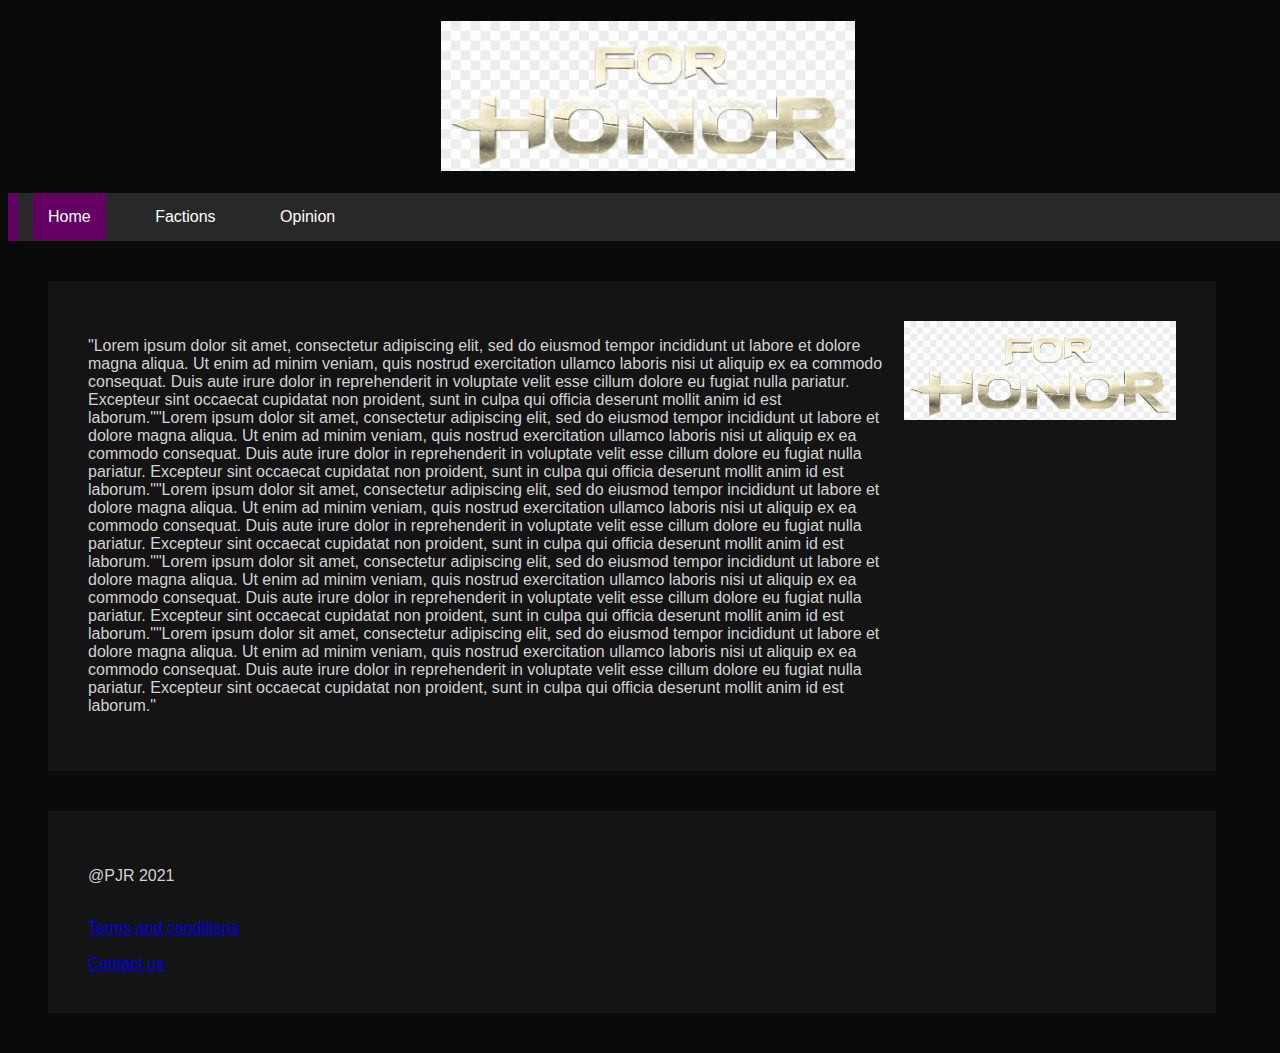
==== index.html @ bc6cd45e "Started long ago, just putting into gitpod" ====
<!DOCTYPE html>
<html>
    <head>
        <title>TEMPTITLE</title>
        <link rel="stylesheet" href="styles.css">
    </head>
    <body>
        <h1 class="MainHeader">
            <a href="index.html">
                <img src="Images/ForHonorLogoHD.jpg",
                alt="For Honor", class="MainHeader">
             </a>
        </h1>

        <ul class="NavBar">
            <li class="NavItem"><a href="index.html", class="NavLink", id="Active">Home</a></li>
            <li class="NavItem"><a href="Factions.html", class="NavLink">Factions</a></li>
            <li class="NavItem"><a href="form.html", class="NavLink">Opinion</a></li>
        </ul>

        <div class="StandardDiv">
            <p class="StandardText">
                "Lorem ipsum dolor sit amet, consectetur adipiscing elit, sed do eiusmod tempor incididunt ut labore et dolore magna aliqua. Ut enim ad minim veniam, quis nostrud exercitation ullamco laboris nisi ut aliquip ex ea commodo consequat. Duis aute irure dolor in reprehenderit in voluptate velit esse cillum dolore eu fugiat nulla pariatur. Excepteur sint occaecat cupidatat non proident, sunt in culpa qui officia deserunt mollit anim id est laborum.""Lorem ipsum dolor sit amet, consectetur adipiscing elit, sed do eiusmod tempor incididunt ut labore et dolore magna aliqua. Ut enim ad minim veniam, quis nostrud exercitation ullamco laboris nisi ut aliquip ex ea commodo consequat. Duis aute irure dolor in reprehenderit in voluptate velit esse cillum dolore eu fugiat nulla pariatur. Excepteur sint occaecat cupidatat non proident, sunt in culpa qui officia deserunt mollit anim id est laborum.""Lorem ipsum dolor sit amet, consectetur adipiscing elit, sed do eiusmod tempor incididunt ut labore et dolore magna aliqua. Ut enim ad minim veniam, quis nostrud exercitation ullamco laboris nisi ut aliquip ex ea commodo consequat. Duis aute irure dolor in reprehenderit in voluptate velit esse cillum dolore eu fugiat nulla pariatur. Excepteur sint occaecat cupidatat non proident, sunt in culpa qui officia deserunt mollit anim id est laborum.""Lorem ipsum dolor sit amet, consectetur adipiscing elit, sed do eiusmod tempor incididunt ut labore et dolore magna aliqua. Ut enim ad minim veniam, quis nostrud exercitation ullamco laboris nisi ut aliquip ex ea commodo consequat. Duis aute irure dolor in reprehenderit in voluptate velit esse cillum dolore eu fugiat nulla pariatur. Excepteur sint occaecat cupidatat non proident, sunt in culpa qui officia deserunt mollit anim id est laborum.""Lorem ipsum dolor sit amet, consectetur adipiscing elit, sed do eiusmod tempor incididunt ut labore et dolore magna aliqua. Ut enim ad minim veniam, quis nostrud exercitation ullamco laboris nisi ut aliquip ex ea commodo consequat. Duis aute irure dolor in reprehenderit in voluptate velit esse cillum dolore eu fugiat nulla pariatur. Excepteur sint occaecat cupidatat non proident, sunt in culpa qui officia deserunt mollit anim id est laborum."
            </p>
            <img src="Images/ForHonorLogoHD.jpg", class="StandardImage">
        </div>

    </body>
    <footer class="StandardDiv">
            <p class="FooterText">@PJR 2021</p>
            <br/>
            <div class="FooterText">  <a href="TermsAndConditions.html">Terms and conditions</a>  </div>
            <br/>
            <div class="FooterText">   <a href="contact.html">Contact us</a>  </div>
    </footer>
</html>
---- styles.css ----
/*css*/

:root {
    --MainColor: rgb(100, 0, 100);
    --SecondayColor: rgb(40, 40, 40);
    --TextColor: rgb(210, 210, 210);
}

html {
    width: 100%;
}

body {
    width: 100%;
}

.FooterText {
    font-family: Arial, Helvetica, sans-serif;
    text-decoration: none;
    color: var(--TextColor);
    display: block;
    text-align: centre;
}

/*header/footer*/

.MainHeader {
    font-family: Arial, Helvetica, sans-serif;
    text-align: center;
    height: 150px;
}

/*Navigation bar*/

.NavBar {
    font-family: Arial, Helvetica, sans-serif;
    list-style-type: none;
    overflow: hidden;
    margin: 0;
    padding: 0;
    background-color: var(--SecondayColor);
    border-left: 10px solid var(--MainColor);
    
}

.NavItem {
    display: inline-block;
    color: white;
    padding: 15px;
    
}
.NavLink:hover {
    background-color: Black;
}

.NavLink {
    background-color: var(--SecondayColor);
    padding: 15px;
    color: white;
    text-decoration: none;
}

#Active {
    background-color: var(--MainColor);
}

/*body*/

body {
    background-color: rgb(10, 10, 10);
    color: var(--TextColor);
}

/*Form*/

.FormTag {
    background-color: rgb(20, 20, 20);
    padding: 40px;
    margin: 40px;
}

.FormRow {
    font-family: Arial, Helvetica, sans-serif;
    text-align: center;
    display: block;
    padding: 1%;
}

.FormRow label {
    padding: 20px;
}

/*Form inputs*/

.FormRow input[type="text"] {
    background-color: rgb(40, 40, 40);
    color: rgb(210, 210, 210);
    border: 1px solid rgb(0, 0, 0);
    padding: 7px;
    margin: 10px;
}

.FormRow input[type="email"] {
    background-color: rgb(40, 40, 40);
    color: rgb(210, 210, 210);
    border: 1px solid rgb(0, 0, 0);
    padding: 7px;
    margin: 10px;
}

.FormRow select {
    background-color: rgb(40, 40, 40);
    color: rgb(210, 210, 210);
    border: 1px solid rgb(0, 0, 0);
    padding: 7px;
    margin: 30px;
}

.FormRow textarea {
    background-color: rgb(40, 40, 40);
    color: rgb(210, 210, 210);
    border: 1px solid rgb(0, 0, 0);
    padding: 7px;
    margin: 10px;
    resize: none;
    width: 15%;
    height: 15%;
}

.TextAreaInstructions {
    color: rgb(150 , 150, 150);
    font-size: 70%;
}

#TextAreaWhyText {
    margin-right:11%;
}

.FormRow button {
    background-color: rgb(40, 40, 40);
    color: rgb(210, 210, 210);
    border: 1px solid rgb(0, 0, 0);
    padding: 7px;
    margin: 10px;
}

.SubmitButton {
    background-color: rgb(40, 40, 40);
    color: rgb(210, 210, 210);
    border: 1px solid rgb(0, 0, 0);
    padding: 7px;
    margin: 10px;
}

.SubmitButton:hover {
    background-color: black;
}

.ConfirmButton {
    background-color: rgb(40, 40, 40);
    color: rgb(210, 210, 210);
    border: 1px solid rgb(0, 0, 0);
    padding: 7px;
    margin: 10px;
}

/*Misc*/

.StandardText {
    font-family: Arial, Helvetica, sans-serif;
    text-decoration: none;
    color: var(--TextColor);
    /*display: inline-block; */
    float: left;
    width: 73%;
    margin-right: 1%;
    position: relative;
}

.StandardTextXimage {
    font-family: Arial, Helvetica, sans-serif;
    text-decoration: none;
    color: var(--TextColor);
    /*display: inline-block;*/
    float: left;
    width: 100%;
}

.StandardImage {
    position: relative;
    /*display: inline-block;*/
    width: 25%;
    left: 0%;
    float: right;
}

.StandardDiv {
    
    border-left: 10px solid var(--MainColor);
    border: none;
    list-style-type: none;
    padding: 40px;
    margin: 40px;
    background-color: rgb(20, 20, 20);
    text-align: centre;
    display: table;
    width: 85%;
}
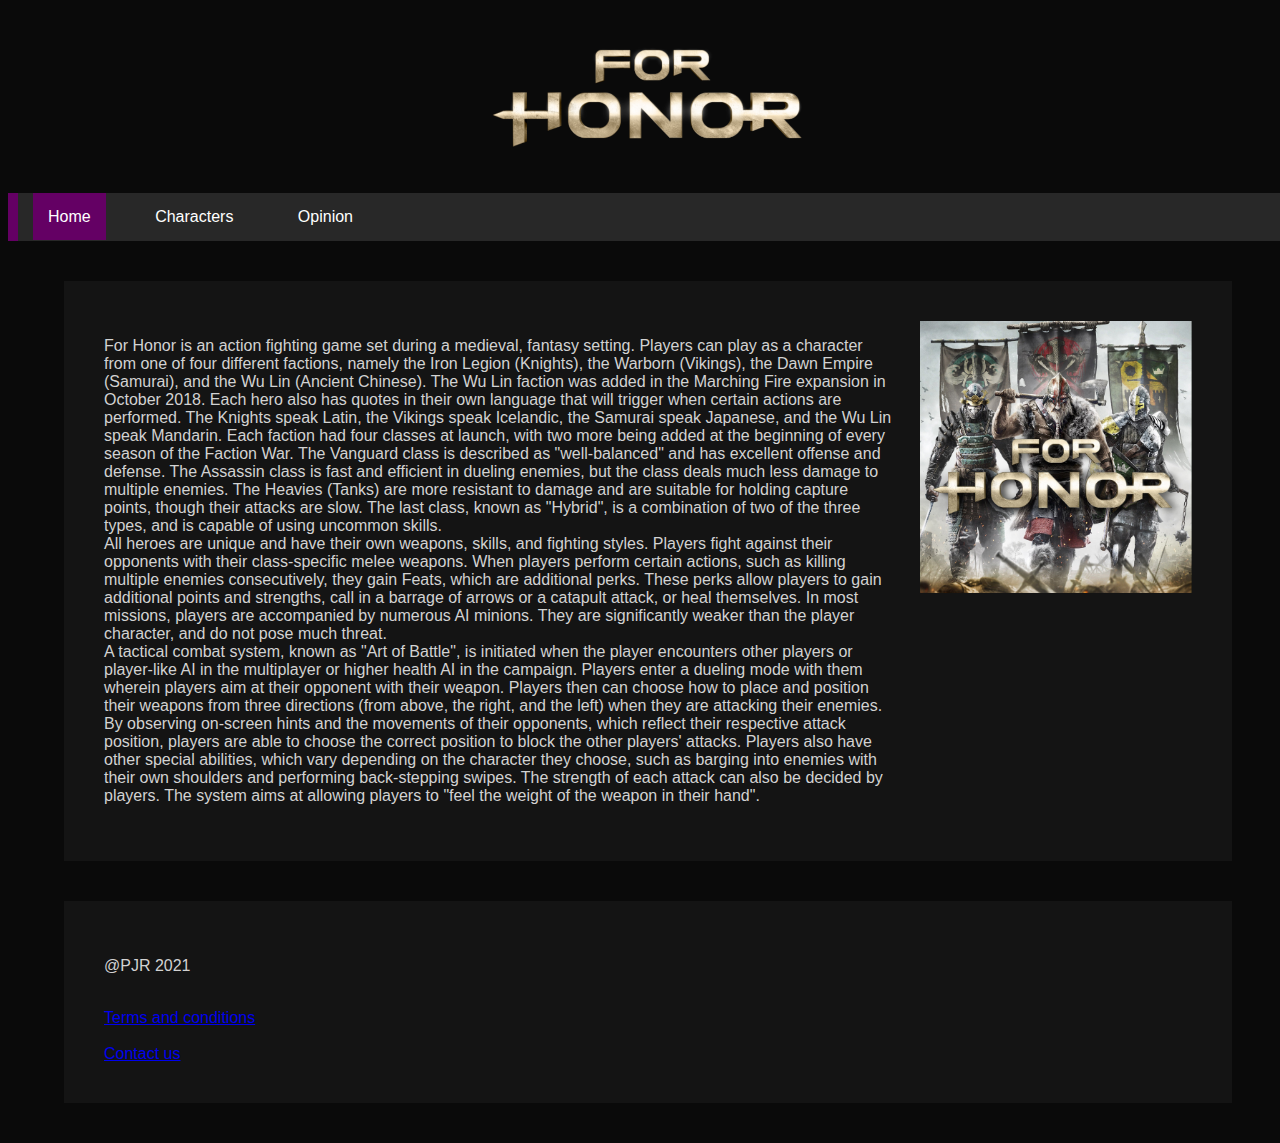
==== commit d289ab4f: "Changed Factions.html to Characters.html / Added content + minor tweaks" ====
--- a/index.html
+++ b/index.html
@@ -7,23 +7,29 @@
     <body>
         <h1 class="MainHeader">
             <a href="index.html">
-                <img src="Images/ForHonorLogoHD.jpg",
+                <img src="Images/ForHonorLogoHDActualPNG.png",
                 alt="For Honor", class="MainHeader">
              </a>
         </h1>
 
         <ul class="NavBar">
             <li class="NavItem"><a href="index.html", class="NavLink", id="Active">Home</a></li>
-            <li class="NavItem"><a href="Factions.html", class="NavLink">Factions</a></li>
+            <li class="NavItem"><a href="Characters.html", class="NavLink">Characters</a></li>
             <li class="NavItem"><a href="form.html", class="NavLink">Opinion</a></li>
         </ul>
 
         <div class="StandardDiv">
             <p class="StandardText">
-                "Lorem ipsum dolor sit amet, consectetur adipiscing elit, sed do eiusmod tempor incididunt ut labore et dolore magna aliqua. Ut enim ad minim veniam, quis nostrud exercitation ullamco laboris nisi ut aliquip ex ea commodo consequat. Duis aute irure dolor in reprehenderit in voluptate velit esse cillum dolore eu fugiat nulla pariatur. Excepteur sint occaecat cupidatat non proident, sunt in culpa qui officia deserunt mollit anim id est laborum.""Lorem ipsum dolor sit amet, consectetur adipiscing elit, sed do eiusmod tempor incididunt ut labore et dolore magna aliqua. Ut enim ad minim veniam, quis nostrud exercitation ullamco laboris nisi ut aliquip ex ea commodo consequat. Duis aute irure dolor in reprehenderit in voluptate velit esse cillum dolore eu fugiat nulla pariatur. Excepteur sint occaecat cupidatat non proident, sunt in culpa qui officia deserunt mollit anim id est laborum.""Lorem ipsum dolor sit amet, consectetur adipiscing elit, sed do eiusmod tempor incididunt ut labore et dolore magna aliqua. Ut enim ad minim veniam, quis nostrud exercitation ullamco laboris nisi ut aliquip ex ea commodo consequat. Duis aute irure dolor in reprehenderit in voluptate velit esse cillum dolore eu fugiat nulla pariatur. Excepteur sint occaecat cupidatat non proident, sunt in culpa qui officia deserunt mollit anim id est laborum.""Lorem ipsum dolor sit amet, consectetur adipiscing elit, sed do eiusmod tempor incididunt ut labore et dolore magna aliqua. Ut enim ad minim veniam, quis nostrud exercitation ullamco laboris nisi ut aliquip ex ea commodo consequat. Duis aute irure dolor in reprehenderit in voluptate velit esse cillum dolore eu fugiat nulla pariatur. Excepteur sint occaecat cupidatat non proident, sunt in culpa qui officia deserunt mollit anim id est laborum.""Lorem ipsum dolor sit amet, consectetur adipiscing elit, sed do eiusmod tempor incididunt ut labore et dolore magna aliqua. Ut enim ad minim veniam, quis nostrud exercitation ullamco laboris nisi ut aliquip ex ea commodo consequat. Duis aute irure dolor in reprehenderit in voluptate velit esse cillum dolore eu fugiat nulla pariatur. Excepteur sint occaecat cupidatat non proident, sunt in culpa qui officia deserunt mollit anim id est laborum."
+                For Honor is an action fighting game set during a medieval, fantasy setting. Players can play as a character from one of four different factions, namely the Iron Legion (Knights), the Warborn (Vikings), the Dawn Empire (Samurai), and the Wu Lin (Ancient Chinese). The Wu Lin faction was added in the Marching Fire expansion in October 2018. Each hero also has quotes in their own language that will trigger when certain actions are performed. The Knights speak Latin, the Vikings speak Icelandic, the Samurai speak Japanese, and the Wu Lin speak Mandarin. Each faction had four classes at launch, with two more being added at the beginning of every season of the Faction War. The Vanguard class is described as "well-balanced" and has excellent offense and defense. The Assassin class is fast and efficient in dueling enemies, but the class deals much less damage to multiple enemies. The Heavies (Tanks) are more resistant to damage and are suitable for holding capture points, though their attacks are slow. The last class, known as "Hybrid", is a combination of two of the three types, and is capable of using uncommon skills.
+                <br/>
+                All heroes are unique and have their own weapons, skills, and fighting styles. Players fight against their opponents with their class-specific melee weapons. When players perform certain actions, such as killing multiple enemies consecutively, they gain Feats, which are additional perks. These perks allow players to gain additional points and strengths, call in a barrage of arrows or a catapult attack, or heal themselves. In most missions, players are accompanied by numerous AI minions. They are significantly weaker than the player character, and do not pose much threat.
+                <br/>
+                A tactical combat system, known as "Art of Battle", is initiated when the player encounters other players or player-like AI in the multiplayer or higher health AI in the campaign. Players enter a dueling mode with them wherein players aim at their opponent with their weapon. Players then can choose how to place and position their weapons from three directions (from above, the right, and the left) when they are attacking their enemies. By observing on-screen hints and the movements of their opponents, which reflect their respective attack position, players are able to choose the correct position to block the other players' attacks. Players also have other special abilities, which vary depending on the character they choose, such as barging into enemies with their own shoulders and performing back-stepping swipes. The strength of each attack can also be decided by players. The system aims at allowing players to "feel the weight of the weapon in their hand".
             </p>
-            <img src="Images/ForHonorLogoHD.jpg", class="StandardImage">
+            <img src="Images/ForHonorGeneralImage.jpg", class="StandardImage">
         </div>
+
+        <div></div>
 
     </body>
     <footer class="StandardDiv">
--- a/styles.css
+++ b/styles.css
@@ -22,7 +22,7 @@
     text-align: centre;
 }
 
-/*header/footer*/
+/*header*/
 
 .MainHeader {
     font-family: Arial, Helvetica, sans-serif;
@@ -81,7 +81,7 @@
 
 .FormRow {
     font-family: Arial, Helvetica, sans-serif;
-    text-align: center;
+    text-align: left;
     display: block;
     padding: 1%;
 }
@@ -123,13 +123,14 @@
     padding: 7px;
     margin: 10px;
     resize: none;
-    width: 15%;
-    height: 15%;
+    width: 35%;
+    min-height: 150px;
 }
 
 .TextAreaInstructions {
     color: rgb(150 , 150, 150);
     font-size: 70%;
+    margin-left: 10px;
 }
 
 #TextAreaWhyText {
@@ -200,7 +201,9 @@
     border: none;
     list-style-type: none;
     padding: 40px;
-    margin: 40px;
+    margin: auto;
+    margin-top: 40px;
+    margin-bottom: 40px;
     background-color: rgb(20, 20, 20);
     text-align: centre;
     display: table;
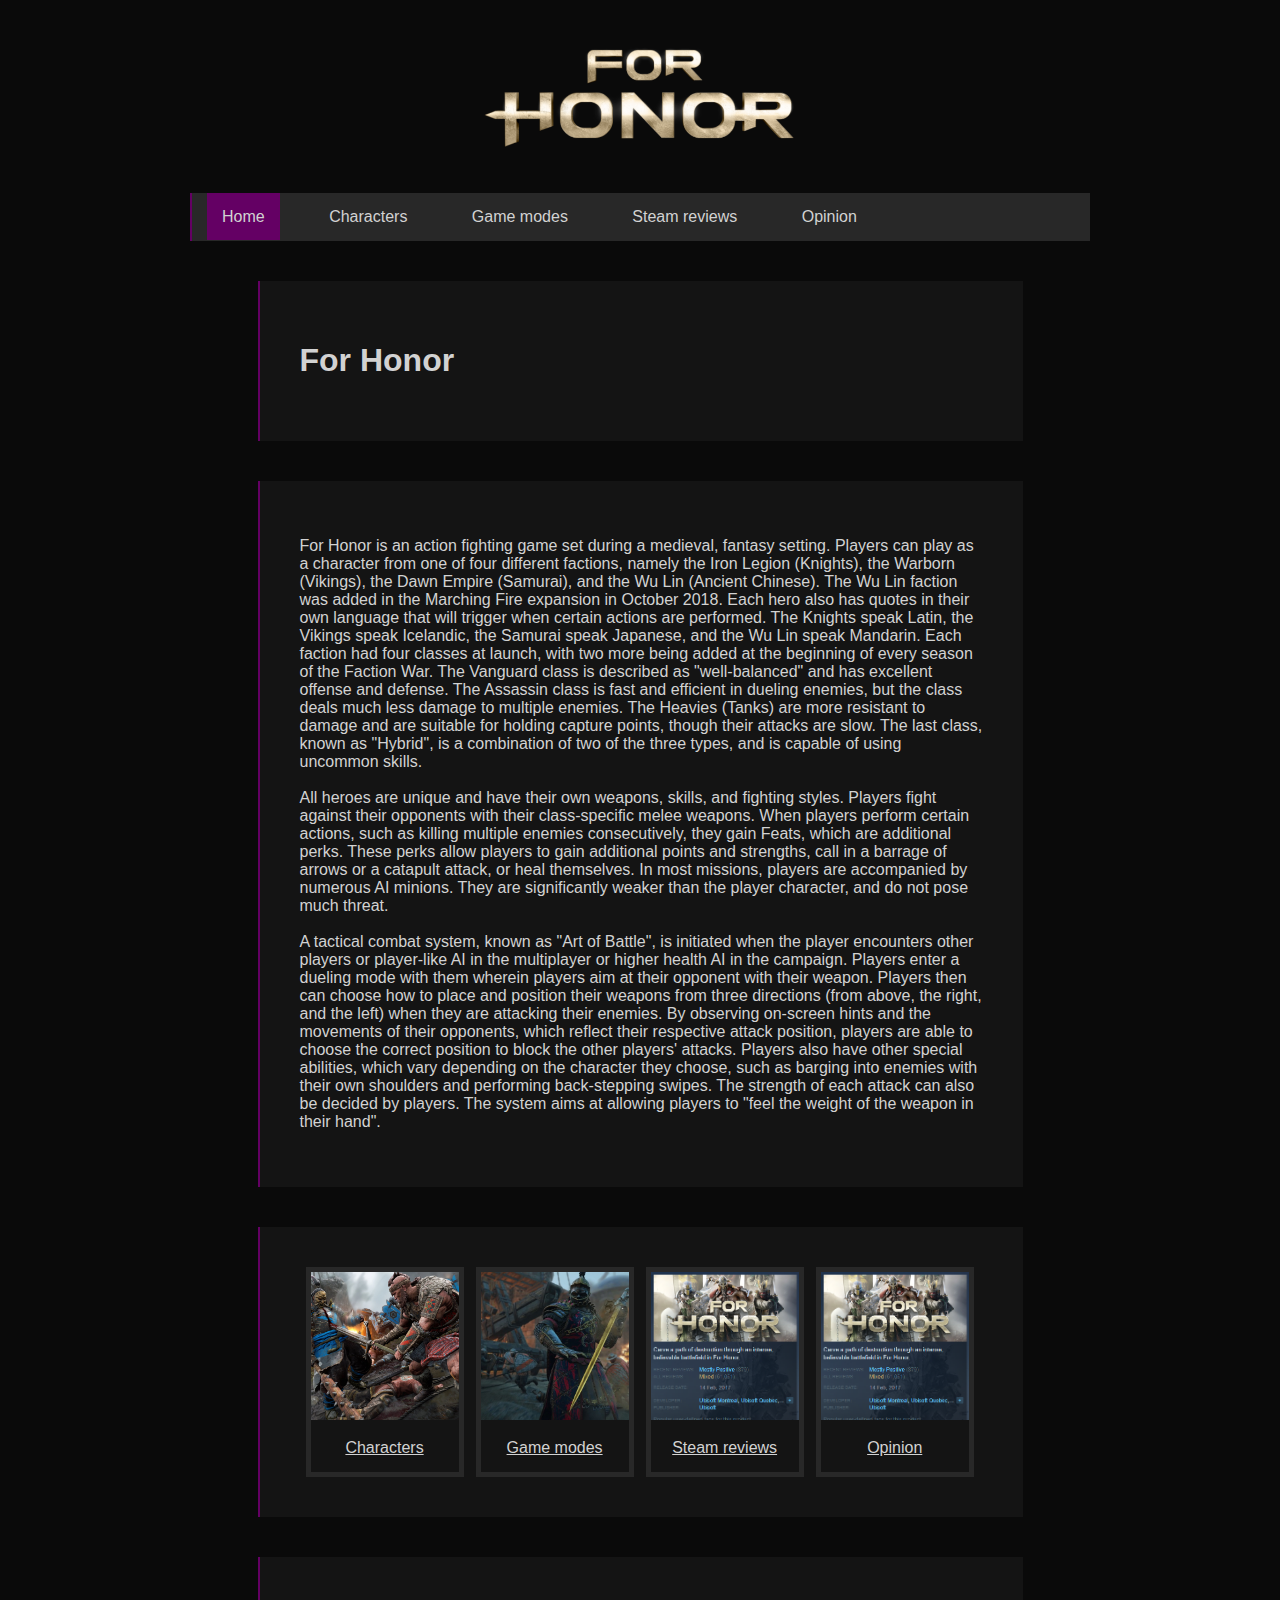
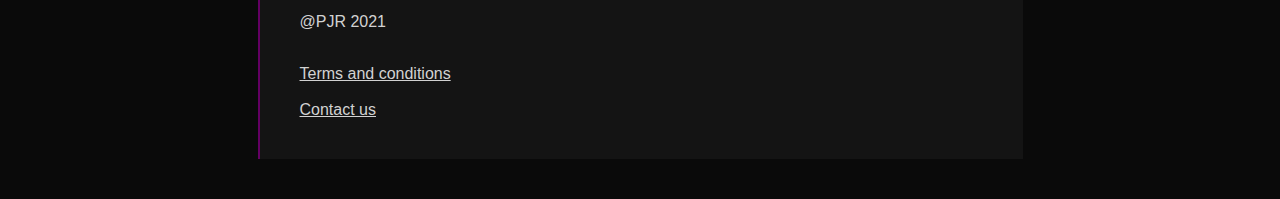
==== commit 434c94a0: "A lot of changes. Added and removed a shit ton" ====
--- a/index.html
+++ b/index.html
@@ -15,21 +15,68 @@
         <ul class="NavBar">
             <li class="NavItem"><a href="index.html", class="NavLink", id="Active">Home</a></li>
             <li class="NavItem"><a href="Characters.html", class="NavLink">Characters</a></li>
+            
+            <li class="NavItem"><a href="Gamemodes.html", class="NavLink">Game modes</a></li>
+            <li class="NavItem"><a href="SteamReviews.html", class="NavLink">Steam reviews</a></li>
             <li class="NavItem"><a href="form.html", class="NavLink">Opinion</a></li>
         </ul>
 
         <div class="StandardDiv">
-            <p class="StandardText">
+            <h1 class="StandardText">For Honor</h1>
+        </div>
+
+        <div class="StandardDiv">
+            <p class="StandardTextXimage">
                 For Honor is an action fighting game set during a medieval, fantasy setting. Players can play as a character from one of four different factions, namely the Iron Legion (Knights), the Warborn (Vikings), the Dawn Empire (Samurai), and the Wu Lin (Ancient Chinese). The Wu Lin faction was added in the Marching Fire expansion in October 2018. Each hero also has quotes in their own language that will trigger when certain actions are performed. The Knights speak Latin, the Vikings speak Icelandic, the Samurai speak Japanese, and the Wu Lin speak Mandarin. Each faction had four classes at launch, with two more being added at the beginning of every season of the Faction War. The Vanguard class is described as "well-balanced" and has excellent offense and defense. The Assassin class is fast and efficient in dueling enemies, but the class deals much less damage to multiple enemies. The Heavies (Tanks) are more resistant to damage and are suitable for holding capture points, though their attacks are slow. The last class, known as "Hybrid", is a combination of two of the three types, and is capable of using uncommon skills.
-                <br/>
+                <br/> <br/>
                 All heroes are unique and have their own weapons, skills, and fighting styles. Players fight against their opponents with their class-specific melee weapons. When players perform certain actions, such as killing multiple enemies consecutively, they gain Feats, which are additional perks. These perks allow players to gain additional points and strengths, call in a barrage of arrows or a catapult attack, or heal themselves. In most missions, players are accompanied by numerous AI minions. They are significantly weaker than the player character, and do not pose much threat.
-                <br/>
+                <br/> <br/>
                 A tactical combat system, known as "Art of Battle", is initiated when the player encounters other players or player-like AI in the multiplayer or higher health AI in the campaign. Players enter a dueling mode with them wherein players aim at their opponent with their weapon. Players then can choose how to place and position their weapons from three directions (from above, the right, and the left) when they are attacking their enemies. By observing on-screen hints and the movements of their opponents, which reflect their respective attack position, players are able to choose the correct position to block the other players' attacks. Players also have other special abilities, which vary depending on the character they choose, such as barging into enemies with their own shoulders and performing back-stepping swipes. The strength of each attack can also be decided by players. The system aims at allowing players to "feel the weight of the weapon in their hand".
             </p>
-            <img src="Images/ForHonorGeneralImage.jpg", class="StandardImage">
         </div>
 
-        <div></div>
+        <div class="StandardDiv">
+          <div class="responsive">
+            <div class="gallery">
+              <a href="Characters.html">
+                <img src="Images/ForHonorHighlanderShugoki1x1.png" alt="Release Characters" width="600" height="400">
+              
+                <div class="desc">Characters</div>
+              </a>
+            </div>
+          </div>
+
+          <div class="responsive">
+            <div class="gallery">
+              <a href="Gamemodes.html">
+                <img src="Images/ForHonorWarmonger1x1.png" alt="Game modes" width="600" height="400">
+              
+                <div class="desc">Game modes</div>
+              </a>
+            </div>
+          </div>
+
+          <div class="responsive">
+            <div class="gallery">
+              <a href="SteamReviews.html">
+                <img src="Images/ForHonorReviews1x1.png" alt="Steam reviews" width="600" height="400">
+              
+                <div class="desc">Steam reviews</div>
+              </a>
+            </div>
+          </div>
+
+          <div class="responsive">
+            <div class="gallery">
+              <a href="form.html">
+                <img src="Images/ForHonorReviews1x1.png" alt="Fill in your opinion" width="600" height="400">
+              
+                <div class="desc">Opinion</div>
+              </a>
+            </div>
+          </div>
+
+        </div>
 
     </body>
     <footer class="StandardDiv">
--- a/styles.css
+++ b/styles.css
@@ -11,12 +11,14 @@
 }
 
 body {
-    width: 100%;
+    width: 900px;
+    margin-left: auto;
+    margin-right: auto;
 }
 
 .FooterText {
     font-family: Arial, Helvetica, sans-serif;
-    text-decoration: none;
+    text-decoration: none!important;
     color: var(--TextColor);
     display: block;
     text-align: centre;
@@ -29,6 +31,25 @@
     text-align: center;
     height: 150px;
 }
+
+/*Links*/
+
+ a:link {
+    color: var(--TextColor);
+  }
+  
+  a:visited {
+    color: var(--TextColor);
+  }
+  
+  a:hover {
+    color: var(--TextColor);
+  }
+  
+  a:active {
+    color: var(--TextColor);
+  } 
+
 
 /*Navigation bar*/
 
@@ -39,7 +60,7 @@
     margin: 0;
     padding: 0;
     background-color: var(--SecondayColor);
-    border-left: 10px solid var(--MainColor);
+    border-left: 2px solid var(--MainColor);
     
 }
 
@@ -70,6 +91,58 @@
     background-color: rgb(10, 10, 10);
     color: var(--TextColor);
 }
+
+/*Responsive gallery*/
+
+div.gallery {
+    border: 5px solid var(--SecondayColor);
+  }
+  
+  div.gallery:hover {
+    border: 5px solid var(--MainColor);
+  }
+  
+  div.gallery img {
+    width: 100%;
+    height: auto;
+  }
+  
+  div.desc {
+    padding: 15px;
+    text-align: center;
+    font-family: Arial, Helvetica, sans-serif;
+    text-decoration: none!important;
+    color: var(--TextColor);
+  }
+  
+  * {
+    box-sizing: border-box;
+  }
+  
+  .responsive {
+    padding: 0 6px;
+    float: left;
+    width: 24.9%;
+  }
+
+/*Steam reviews*/
+
+  .SteamReviewsImage {
+      width: 50%;
+      overflow: hidden;
+      display: block;
+      margin-left: auto;
+      margin-right: auto;
+      margin-bottom: 15px;
+  }
+
+  .SteamIFrame {
+      display: block;
+      margin-left: auto;
+      margin-right: auto;
+      width: 99%;
+      height: 700px;
+  }
 
 /*Form*/
 
@@ -208,4 +281,6 @@
     text-align: centre;
     display: table;
     width: 85%;
+    border-left: 2px solid var(--MainColor);
+    
 }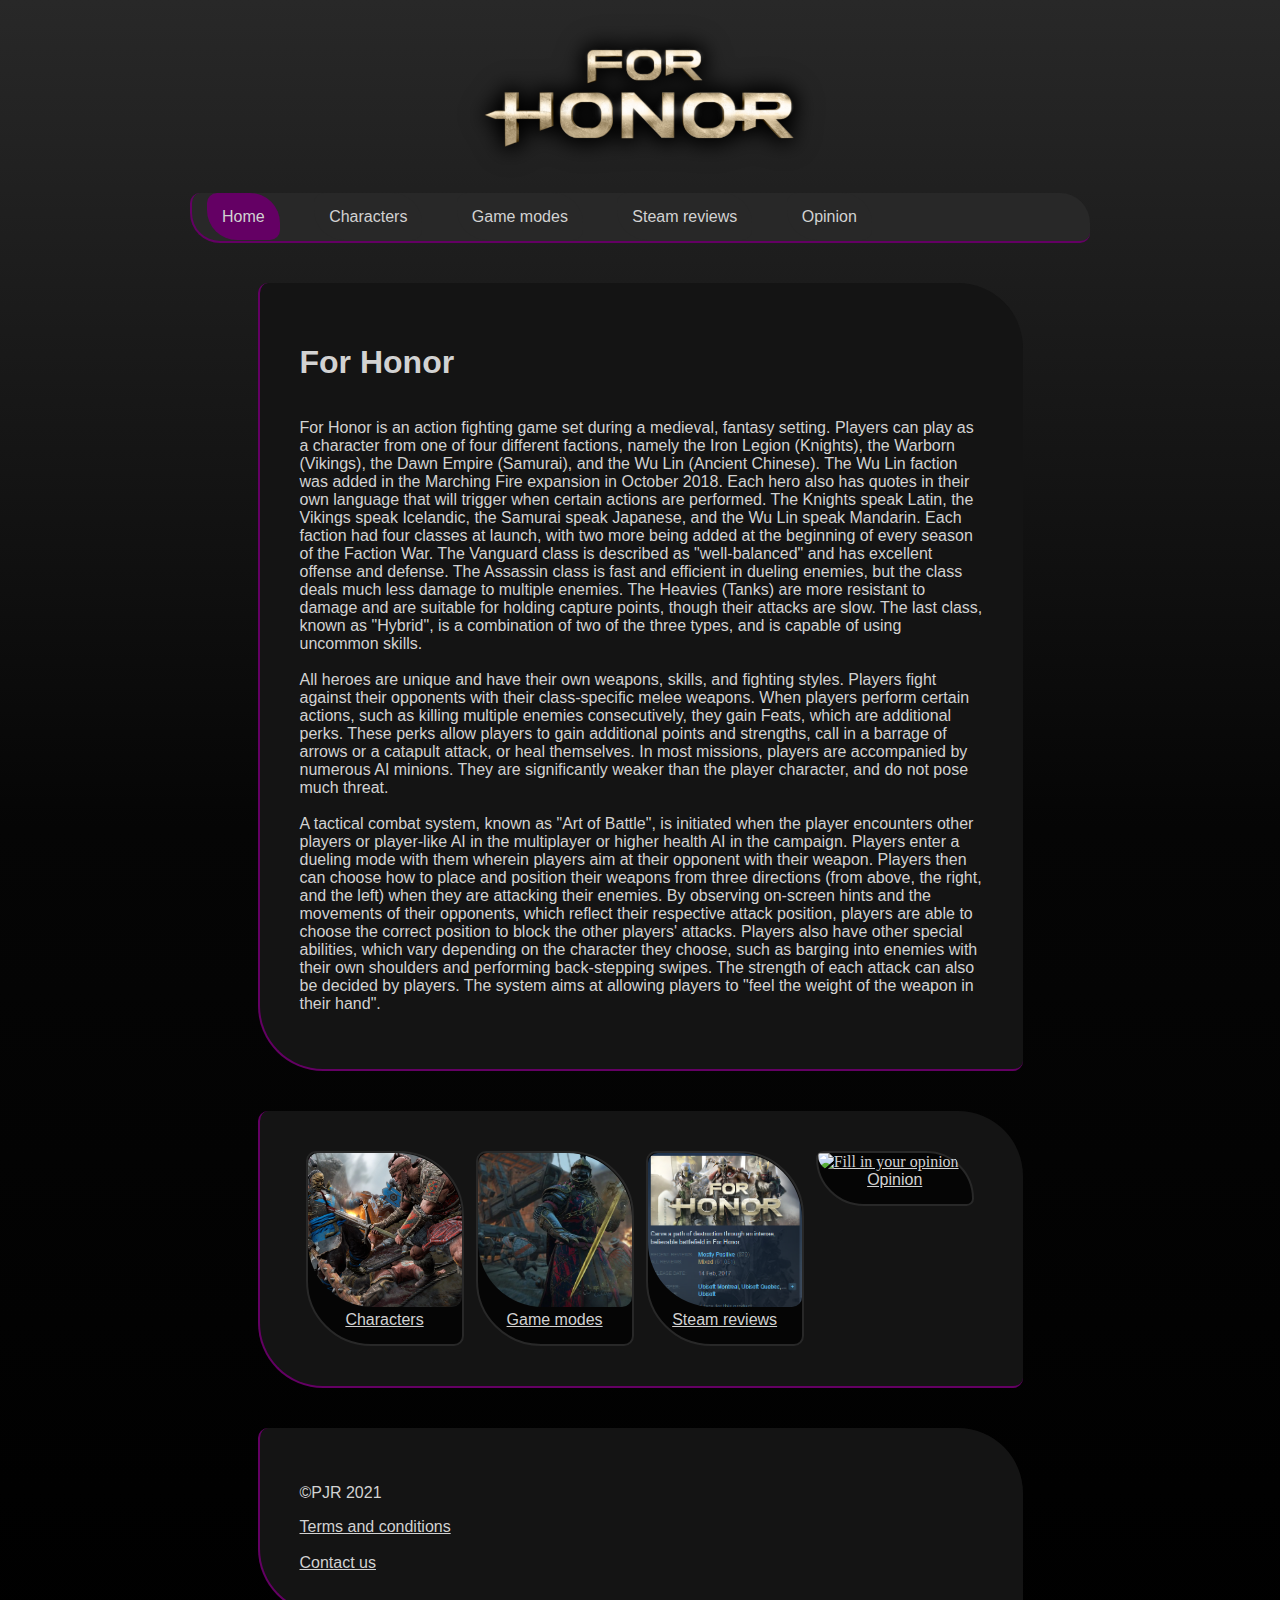
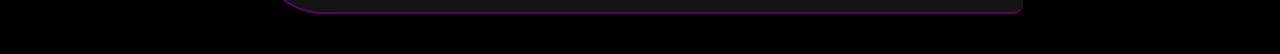
==== commit 57eefde3: "Qualilty of life changes" ====
--- a/index.html
+++ b/index.html
@@ -1,7 +1,7 @@
 <!DOCTYPE html>
 <html>
     <head>
-        <title>TEMPTITLE</title>
+        <title>For Honor</title>
         <link rel="stylesheet" href="styles.css">
     </head>
     <body>
@@ -15,7 +15,6 @@
         <ul class="NavBar">
             <li class="NavItem"><a href="index.html", class="NavLink", id="Active">Home</a></li>
             <li class="NavItem"><a href="Characters.html", class="NavLink">Characters</a></li>
-            
             <li class="NavItem"><a href="Gamemodes.html", class="NavLink">Game modes</a></li>
             <li class="NavItem"><a href="SteamReviews.html", class="NavLink">Steam reviews</a></li>
             <li class="NavItem"><a href="form.html", class="NavLink">Opinion</a></li>
@@ -23,15 +22,33 @@
 
         <div class="StandardDiv">
             <h1 class="StandardText">For Honor</h1>
-        </div>
+        
+            <p class="StandardText">
+                For Honor is an action fighting game set during a medieval, fantasy setting. Players can play as a character from one of four different factions, 
+                namely the Iron Legion (Knights), the Warborn (Vikings), the Dawn Empire (Samurai), and the Wu Lin (Ancient Chinese). The Wu Lin faction was added 
+                in the Marching Fire expansion in October 2018. Each hero also has quotes in their own language that will trigger when certain actions are performed. 
+                The Knights speak Latin, the Vikings speak Icelandic, the Samurai speak Japanese, and the Wu Lin speak Mandarin. Each faction had four classes at 
+                launch, with two more being added at the beginning of every season of the Faction War. The Vanguard class is described as "well-balanced" and has 
+                excellent offense and defense. The Assassin class is fast and efficient in dueling enemies, but the class deals much less damage to multiple enemies. 
+                The Heavies (Tanks) are more resistant to damage and are suitable for holding capture points, though their attacks are slow. The last class, known as 
+                "Hybrid", is a combination of two of the three types, and is capable of using uncommon skills.
 
-        <div class="StandardDiv">
-            <p class="StandardTextXimage">
-                For Honor is an action fighting game set during a medieval, fantasy setting. Players can play as a character from one of four different factions, namely the Iron Legion (Knights), the Warborn (Vikings), the Dawn Empire (Samurai), and the Wu Lin (Ancient Chinese). The Wu Lin faction was added in the Marching Fire expansion in October 2018. Each hero also has quotes in their own language that will trigger when certain actions are performed. The Knights speak Latin, the Vikings speak Icelandic, the Samurai speak Japanese, and the Wu Lin speak Mandarin. Each faction had four classes at launch, with two more being added at the beginning of every season of the Faction War. The Vanguard class is described as "well-balanced" and has excellent offense and defense. The Assassin class is fast and efficient in dueling enemies, but the class deals much less damage to multiple enemies. The Heavies (Tanks) are more resistant to damage and are suitable for holding capture points, though their attacks are slow. The last class, known as "Hybrid", is a combination of two of the three types, and is capable of using uncommon skills.
                 <br/> <br/>
-                All heroes are unique and have their own weapons, skills, and fighting styles. Players fight against their opponents with their class-specific melee weapons. When players perform certain actions, such as killing multiple enemies consecutively, they gain Feats, which are additional perks. These perks allow players to gain additional points and strengths, call in a barrage of arrows or a catapult attack, or heal themselves. In most missions, players are accompanied by numerous AI minions. They are significantly weaker than the player character, and do not pose much threat.
+
+                All heroes are unique and have their own weapons, skills, and fighting styles. Players fight against their opponents with their class-specific melee 
+                weapons. When players perform certain actions, such as killing multiple enemies consecutively, they gain Feats, which are additional perks. These perks 
+                allow players to gain additional points and strengths, call in a barrage of arrows or a catapult attack, or heal themselves. In most missions, players 
+                are accompanied by numerous AI minions. They are significantly weaker than the player character, and do not pose much threat.
+
                 <br/> <br/>
-                A tactical combat system, known as "Art of Battle", is initiated when the player encounters other players or player-like AI in the multiplayer or higher health AI in the campaign. Players enter a dueling mode with them wherein players aim at their opponent with their weapon. Players then can choose how to place and position their weapons from three directions (from above, the right, and the left) when they are attacking their enemies. By observing on-screen hints and the movements of their opponents, which reflect their respective attack position, players are able to choose the correct position to block the other players' attacks. Players also have other special abilities, which vary depending on the character they choose, such as barging into enemies with their own shoulders and performing back-stepping swipes. The strength of each attack can also be decided by players. The system aims at allowing players to "feel the weight of the weapon in their hand".
+
+                A tactical combat system, known as "Art of Battle", is initiated when the player encounters other players or player-like AI in the multiplayer or higher 
+                health AI in the campaign. Players enter a dueling mode with them wherein players aim at their opponent with their weapon. Players then can choose how 
+                to place and position their weapons from three directions (from above, the right, and the left) when they are attacking their enemies. By observing 
+                on-screen hints and the movements of their opponents, which reflect their respective attack position, players are able to choose the correct position to 
+                block the other players' attacks. Players also have other special abilities, which vary depending on the character they choose, such as barging into 
+                enemies with their own shoulders and performing back-stepping swipes. The strength of each attack can also be decided by players. The system aims at 
+                allowing players to "feel the weight of the weapon in their hand".
             </p>
         </div>
 
@@ -40,7 +57,6 @@
             <div class="gallery">
               <a href="Characters.html">
                 <img src="Images/ForHonorHighlanderShugoki1x1.png" alt="Release Characters" width="600" height="400">
-              
                 <div class="desc">Characters</div>
               </a>
             </div>
@@ -50,7 +66,6 @@
             <div class="gallery">
               <a href="Gamemodes.html">
                 <img src="Images/ForHonorWarmonger1x1.png" alt="Game modes" width="600" height="400">
-              
                 <div class="desc">Game modes</div>
               </a>
             </div>
@@ -69,8 +84,7 @@
           <div class="responsive">
             <div class="gallery">
               <a href="form.html">
-                <img src="Images/ForHonorReviews1x1.png" alt="Fill in your opinion" width="600" height="400">
-              
+                <img src="Images/FormImage.png" alt="Fill in your opinion" width="600" height="400">
                 <div class="desc">Opinion</div>
               </a>
             </div>
@@ -80,8 +94,7 @@
 
     </body>
     <footer class="StandardDiv">
-            <p class="FooterText">@PJR 2021</p>
-            <br/>
+            <p class="FooterText">&#169;PJR 2021</p>
             <div class="FooterText">  <a href="TermsAndConditions.html">Terms and conditions</a>  </div>
             <br/>
             <div class="FooterText">   <a href="contact.html">Contact us</a>  </div>
--- a/styles.css
+++ b/styles.css
@@ -3,6 +3,8 @@
 :root {
     --MainColor: rgb(100, 0, 100);
     --SecondayColor: rgb(40, 40, 40);
+    --TersiaryColor: rgb(5, 5, 5);
+    --4thcolor: rgb(20, 20, 20);
     --TextColor: rgb(210, 210, 210);
 }
 
@@ -30,6 +32,8 @@
     font-family: Arial, Helvetica, sans-serif;
     text-align: center;
     height: 150px;
+
+    filter: drop-shadow(0px 0px 10px black);
 }
 
 /*Links*/
@@ -59,71 +63,114 @@
     overflow: hidden;
     margin: 0;
     padding: 0;
-    background-color: var(--SecondayColor);
+    
+    background-color: var(--SecondayColor);
+    
+    border-radius: 10px 30px;
+    border: none;
     border-left: 2px solid var(--MainColor);
-    
+    border-bottom: 2px solid var(--MainColor);
 }
 
 .NavItem {
     display: inline-block;
-    color: white;
+    color: var(--TextColor);
     padding: 15px;
-    
-}
+}
+
 .NavLink:hover {
     background-color: Black;
+    margin: 15px 25px;
+
+    border-radius: 10px 30px;
+    border: none;
 }
 
 .NavLink {
-    background-color: var(--SecondayColor);
+    transition: background-color 0.3s, margin 0.7s;
+    background-color: var(--SecondayColor);
+
     padding: 15px;
-    color: white;
+    color: var(--TextColor);
     text-decoration: none;
+
+    border-radius: 10px 30px;
+    border: none;
 }
 
 #Active {
     background-color: var(--MainColor);
+
+    border-radius: 10px 30px;
+    border: none;
 }
 
 /*body*/
 
 body {
-    background-color: rgb(10, 10, 10);
+    background-color: var(--TersiaryColor);
+    background-image: linear-gradient( var(--SecondayColor), var(--TersiaryColor), black);
     color: var(--TextColor);
 }
 
 /*Responsive gallery*/
 
-div.gallery {
-    border: 5px solid var(--SecondayColor);
-  }
-  
-  div.gallery:hover {
-    border: 5px solid var(--MainColor);
-  }
-  
-  div.gallery img {
-    width: 100%;
-    height: auto;
-  }
-  
-  div.desc {
-    padding: 15px;
-    text-align: center;
-    font-family: Arial, Helvetica, sans-serif;
-    text-decoration: none!important;
-    color: var(--TextColor);
-  }
-  
-  * {
-    box-sizing: border-box;
-  }
-  
-  .responsive {
+@keyframes GalleryAnimation {
+    0% { transform : rotate(0deg) }
+    100% { transform : rotate(360deg) }
+}
+
+.responsive:hover {
+    animation: GalleryAnimation 1.5s ease;
+}
+
+.responsive {
     padding: 0 6px;
     float: left;
     width: 24.9%;
   }
+
+div.gallery {
+    background-color: var(--TersiaryColor);
+
+    border-radius: 10px 65px;
+    border: none;
+    border: 2px solid var(--SecondayColor);
+  }
+  
+  div.gallery:hover {
+    border-radius: 10px 65px;
+    border: none;
+    border: 2px solid var(--MainColor);
+  }
+  
+  div.gallery img {
+    width: 100%;
+    height: 100%;
+
+    border-radius: 10px 65px;
+    border: none;
+  }
+  
+  div.desc {
+    padding: 15px;
+    padding-top: 0px;
+    text-align: center;
+    font-family: Arial, Helvetica, sans-serif;
+
+    
+    color: var(--TextColor);
+  }
+
+  desc {
+    text-decoration: none;
+  }
+  
+  * {
+    box-sizing: border-box;
+  }
+  
+  
 
 /*Steam reviews*/
 
@@ -147,9 +194,7 @@
 /*Form*/
 
 .FormTag {
-    background-color: rgb(20, 20, 20);
-    padding: 40px;
-    margin: 40px;
+    background-color: var(--4thcolor);
 }
 
 .FormRow {
@@ -157,47 +202,70 @@
     text-align: left;
     display: block;
     padding: 1%;
+
+    border-radius: 10px 65px;
+    border: none;
+    border: 2px solid var(--MainColor);
 }
 
 .FormRow label {
     padding: 20px;
-}
+    padding-left: 0px;
+    margin-left: 0px;
+}
+
 
 /*Form inputs*/
 
-.FormRow input[type="text"] {
-    background-color: rgb(40, 40, 40);
-    color: rgb(210, 210, 210);
-    border: 1px solid rgb(0, 0, 0);
-    padding: 7px;
-    margin: 10px;
+.FormRow input[type="text"]{
+    background-color: var(--SecondayColor);
+    color: var(--TextColor);
+    border: 1px solid rgb(0, 0, 0);
+    padding: 7px;
+    margin: 10px;
+
+    border-radius: 10px;
+    border: none;
+    border: 2px solid var(--MainColor);
 }
 
 .FormRow input[type="email"] {
-    background-color: rgb(40, 40, 40);
-    color: rgb(210, 210, 210);
-    border: 1px solid rgb(0, 0, 0);
-    padding: 7px;
-    margin: 10px;
+    background-color: var(--SecondayColor);
+    color: var(--TextColor);
+    border: 1px solid rgb(0, 0, 0);
+    padding: 7px;
+    margin: 10px;
+
+    border-radius: 10px;
+    border: none;
+    border: 2px solid var(--MainColor);
 }
 
 .FormRow select {
-    background-color: rgb(40, 40, 40);
-    color: rgb(210, 210, 210);
+    background-color: var(--SecondayColor);
+    color: var(--TextColor);
     border: 1px solid rgb(0, 0, 0);
     padding: 7px;
     margin: 30px;
+
+    border-radius: 15px;
+    border: none;
+    border: 2px solid var(--MainColor);
 }
 
 .FormRow textarea {
-    background-color: rgb(40, 40, 40);
-    color: rgb(210, 210, 210);
+    background-color: var(--SecondayColor);
+    color: var(--TextColor);
     border: 1px solid rgb(0, 0, 0);
     padding: 7px;
     margin: 10px;
     resize: none;
-    width: 35%;
+    width: 85%;
     min-height: 150px;
+
+    border-radius: 10px;
+    border: none;
+    border: 2px solid var(--MainColor);
 }
 
 .TextAreaInstructions {
@@ -207,22 +275,27 @@
 }
 
 #TextAreaWhyText {
-    margin-right:11%;
+    margin-right: 13%;
 }
 
 .FormRow button {
-    background-color: rgb(40, 40, 40);
-    color: rgb(210, 210, 210);
-    border: 1px solid rgb(0, 0, 0);
-    padding: 7px;
-    margin: 10px;
+    background-color: var(--SecondayColor);
+    color: var(--TextColor);
+    border: 1px solid rgb(0, 0, 0);
+    padding: 7px;
+    margin: 10px;
+
+    border-radius: 10px;
+    border: none;
+    border: 2px solid var(--MainColor);
 }
 
 .SubmitButton {
-    background-color: rgb(40, 40, 40);
-    color: rgb(210, 210, 210);
-    border: 1px solid rgb(0, 0, 0);
-    padding: 7px;
+    background-color: var(--SecondayColor);
+    color: var(--TextColor);
+    border: 1px solid rgb(0, 0, 0);
+    padding: 7px;
+    padding-left: 0px;
     margin: 10px;
 }
 
@@ -231,27 +304,24 @@
 }
 
 .ConfirmButton {
-    background-color: rgb(40, 40, 40);
-    color: rgb(210, 210, 210);
-    border: 1px solid rgb(0, 0, 0);
-    padding: 7px;
-    margin: 10px;
+    background-color: var(--SecondayColor);
+    color: var(--TextColor);
+    border: 1px solid rgb(0, 0, 0);
+    padding: 7px;
+    margin: 10px;
+    margin-top: 10px;
+    border-radius: 10px;
+    border: none;
+    border: 2px solid var(--MainColor);
+}
+
+#WhyWontThisThingListenToMeJustHaveTheCorrectF_ckingMarginThankYou {
+    margin-left: 10px;
 }
 
 /*Misc*/
 
-.StandardText {
-    font-family: Arial, Helvetica, sans-serif;
-    text-decoration: none;
-    color: var(--TextColor);
-    /*display: inline-block; */
-    float: left;
-    width: 73%;
-    margin-right: 1%;
-    position: relative;
-}
-
-.StandardTextXimage {
+.StandardText{
     font-family: Arial, Helvetica, sans-serif;
     text-decoration: none;
     color: var(--TextColor);
@@ -260,27 +330,19 @@
     width: 100%;
 }
 
-.StandardImage {
-    position: relative;
-    /*display: inline-block;*/
-    width: 25%;
-    left: 0%;
-    float: right;
-}
-
 .StandardDiv {
+    border-radius: 10px 65px;
+    border: none;
+    border-left: 2px solid var(--MainColor);
+    border-bottom: 2px solid var(--MainColor);
     
-    border-left: 10px solid var(--MainColor);
-    border: none;
     list-style-type: none;
     padding: 40px;
     margin: auto;
     margin-top: 40px;
     margin-bottom: 40px;
-    background-color: rgb(20, 20, 20);
+    background-color: var(--4thcolor);
     text-align: centre;
     display: table;
     width: 85%;
-    border-left: 2px solid var(--MainColor);
-    
-}+}
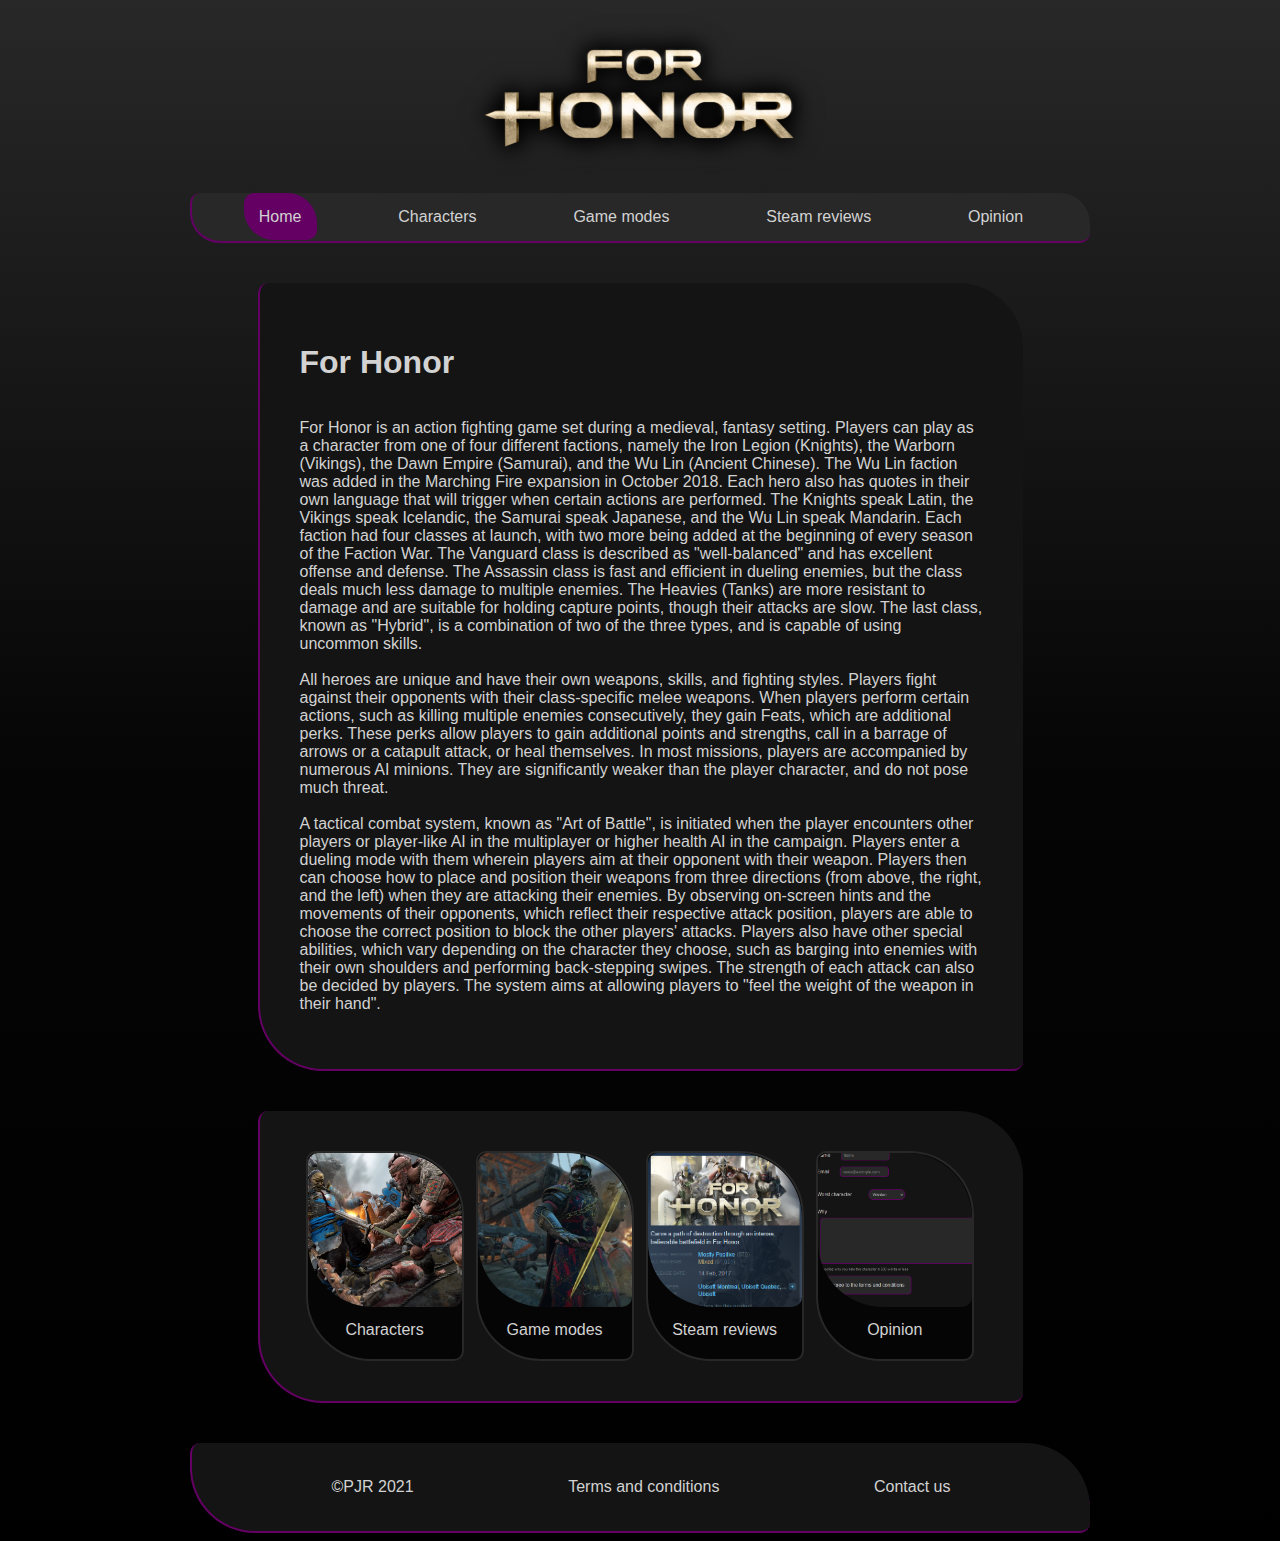
==== commit 37eae277: "Footer/Navbar changes." ====
--- a/index.html
+++ b/index.html
@@ -84,7 +84,7 @@
           <div class="responsive">
             <div class="gallery">
               <a href="form.html">
-                <img src="Images/FormImage.png" alt="Fill in your opinion" width="600" height="400">
+                <img src="Images/FormImage2.png" alt="Fill in your opinion" width="600" height="400">
                 <div class="desc">Opinion</div>
               </a>
             </div>
@@ -93,10 +93,9 @@
         </div>
 
     </body>
-    <footer class="StandardDiv">
-            <p class="FooterText">&#169;PJR 2021</p>
-            <div class="FooterText">  <a href="TermsAndConditions.html">Terms and conditions</a>  </div>
-            <br/>
-            <div class="FooterText">   <a href="contact.html">Contact us</a>  </div>
+    <footer class="FooterDiv">
+            <a class="FooterText" href="index.html">&#169;PJR 2021</a>
+            <a class="FooterText" href="TermsAndConditions.html">Terms and conditions</a>
+            <a class="FooterText" href="contact.html">Contact us</a>
     </footer>
 </html>--- a/styles.css
+++ b/styles.css
@@ -22,8 +22,32 @@
     font-family: Arial, Helvetica, sans-serif;
     text-decoration: none!important;
     color: var(--TextColor);
-    display: block;
+    background-color: none;
+    margin: 10px;
+    transition: margin 0.7s ease, background-color 0.3s ease;
+
+    border-radius: 10px 30px;
+    border: none;
+    padding: 15px;
+}
+
+.FooterDiv {
+    border-radius: 10px 65px;
+    border: none;
+    border-left: 2px solid var(--MainColor);
+    border-bottom: 2px solid var(--MainColor);
+    
+    padding: 10px;
+    background-color: var(--4thcolor);
     text-align: centre;
+    display: flex;
+    width: 100%;
+    justify-content: space-evenly;
+}
+
+.FooterText:hover {
+    margin: 10px 30px;
+    background-color: black;
 }
 
 /*header*/
@@ -34,24 +58,33 @@
     height: 150px;
 
     filter: drop-shadow(0px 0px 10px black);
-}
-
+
+    transition: filter 0.3s ease;
+}
+
+.MainHeader:hover {
+    filter: drop-shadow(0px 0px 20px black);;
+}
 /*Links*/
 
  a:link {
     color: var(--TextColor);
+    text-decoration: none;
   }
   
   a:visited {
     color: var(--TextColor);
+    text-decoration: none;
   }
   
   a:hover {
     color: var(--TextColor);
+    text-decoration: none;
   }
   
   a:active {
     color: var(--TextColor);
+    text-decoration: none;
   } 
 
 
@@ -63,7 +96,10 @@
     overflow: hidden;
     margin: 0;
     padding: 0;
-    
+
+    display: flex;
+    justify-content: space-evenly;
+
     background-color: var(--SecondayColor);
     
     border-radius: 10px 30px;
@@ -89,6 +125,7 @@
 .NavLink {
     transition: background-color 0.3s, margin 0.7s;
     background-color: var(--SecondayColor);
+    width: 100%;
 
     padding: 15px;
     color: var(--TextColor);
@@ -153,17 +190,13 @@
   }
   
   div.desc {
-    padding: 15px;
-    padding-top: 0px;
+    padding: 20px;
+    padding-top: 10px;
     text-align: center;
     font-family: Arial, Helvetica, sans-serif;
-
+    text-decoration: none;
     
     color: var(--TextColor);
-  }
-
-  desc {
-    text-decoration: none;
   }
   
   * {
@@ -346,3 +379,5 @@
     display: table;
     width: 85%;
 }
+
+
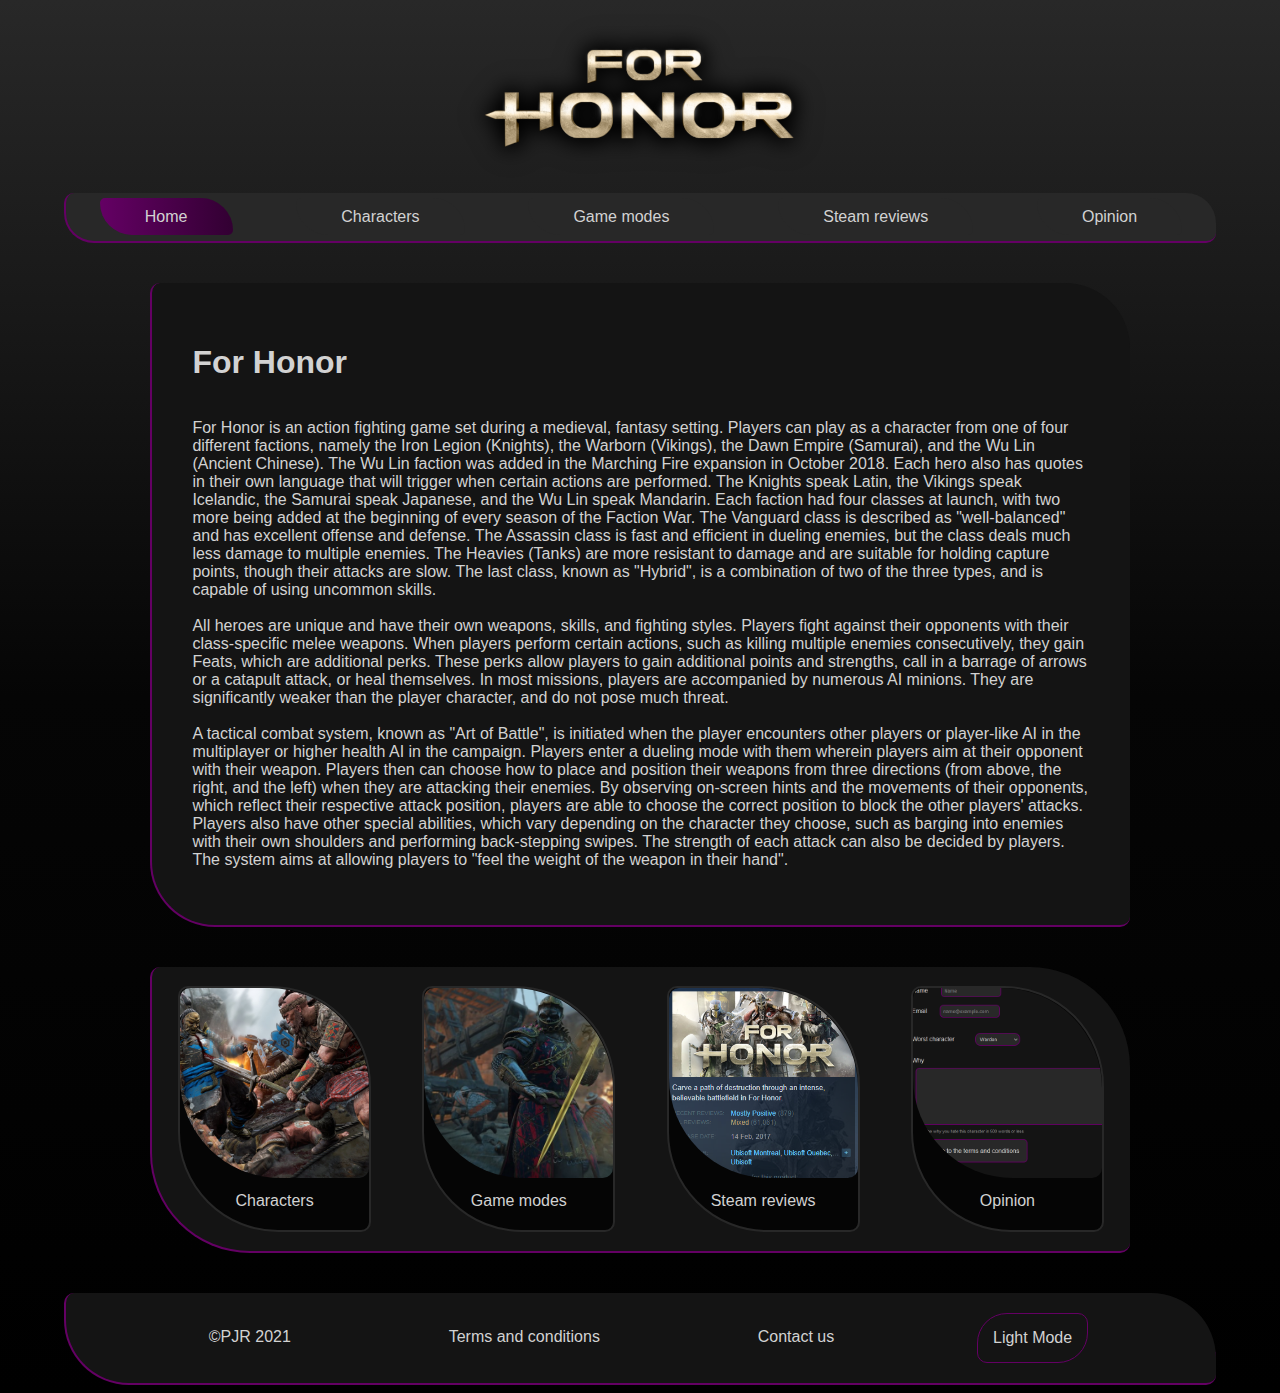
==== commit 8f2efee3: "Commit lol" ====
--- a/index.html
+++ b/index.html
@@ -2,7 +2,16 @@
 <html>
     <head>
         <title>For Honor</title>
+        <meta charset="UTF-8">
+        <meta http-equiv="Cache-control" content="no-cache">
+
+        <link rel="icon" href="Images/ForHonorIcon.png">
+
         <link rel="stylesheet" href="styles.css">
+        <link rel="stylesheet" href="colors.css" id="DarkMode">
+        <link rel="stylesheet" href="colorsLight.css" id="LightMode" media="none">
+
+        <script type="text/javascript" src="Script.js"></script>
     </head>
     <body>
         <h1 class="MainHeader">
@@ -12,19 +21,21 @@
              </a>
         </h1>
 
+        <nav>
         <ul class="NavBar">
             <li class="NavItem"><a href="index.html", class="NavLink", id="Active">Home</a></li>
-            <li class="NavItem"><a href="Characters.html", class="NavLink">Characters</a></li>
+            <li class="NavItem"><a href="CharactersV2.html", class="NavLink">Characters</a></li>
             <li class="NavItem"><a href="Gamemodes.html", class="NavLink">Game modes</a></li>
             <li class="NavItem"><a href="SteamReviews.html", class="NavLink">Steam reviews</a></li>
             <li class="NavItem"><a href="form.html", class="NavLink">Opinion</a></li>
         </ul>
+        </nav>
 
         <div class="StandardDiv">
             <h1 class="StandardText">For Honor</h1>
         
             <p class="StandardText">
-                For Honor is an action fighting game set during a medieval, fantasy setting. Players can play as a character from one of four different factions, 
+                For Honor is an action fighting game set during a medieval, fantasy setting. Players can play as a character from one of four different factions,
                 namely the Iron Legion (Knights), the Warborn (Vikings), the Dawn Empire (Samurai), and the Wu Lin (Ancient Chinese). The Wu Lin faction was added 
                 in the Marching Fire expansion in October 2018. Each hero also has quotes in their own language that will trigger when certain actions are performed. 
                 The Knights speak Latin, the Vikings speak Icelandic, the Samurai speak Japanese, and the Wu Lin speak Mandarin. Each faction had four classes at 
@@ -52,12 +63,12 @@
             </p>
         </div>
 
-        <div class="StandardDiv">
+        <div class="GalleryDiv">
           <div class="responsive">
             <div class="gallery">
-              <a href="Characters.html">
+              <a href="CharactersV2.html">
                 <img src="Images/ForHonorHighlanderShugoki1x1.png" alt="Release Characters" width="600" height="400">
-                <div class="desc">Characters</div>
+                <div class="desc">Characters</div> 
               </a>
             </div>
           </div>
@@ -97,5 +108,6 @@
             <a class="FooterText" href="index.html">&#169;PJR 2021</a>
             <a class="FooterText" href="TermsAndConditions.html">Terms and conditions</a>
             <a class="FooterText" href="contact.html">Contact us</a>
+            <button onclick="switchColors()" class="FooterText SwitchButton"><span id="FooterButtonID">Light Mode</span></button>
     </footer>
 </html>--- a/styles.css
+++ b/styles.css
@@ -1,19 +1,15 @@
-/*css*/
-
 :root {
-    --MainColor: rgb(100, 0, 100);
-    --SecondayColor: rgb(40, 40, 40);
-    --TersiaryColor: rgb(5, 5, 5);
-    --4thcolor: rgb(20, 20, 20);
-    --TextColor: rgb(210, 210, 210);
+
 }
 
 html {
     width: 100%;
+    
 }
 
 body {
-    width: 900px;
+    width: 90%;
+    min-height: 100%;
     margin-left: auto;
     margin-right: auto;
 }
@@ -39,7 +35,7 @@
     
     padding: 10px;
     background-color: var(--4thcolor);
-    text-align: centre;
+    text-align: center;
     display: flex;
     width: 100%;
     justify-content: space-evenly;
@@ -47,7 +43,6 @@
 
 .FooterText:hover {
     margin: 10px 30px;
-    background-color: black;
 }
 
 /*header*/
@@ -57,14 +52,9 @@
     text-align: center;
     height: 150px;
 
-    filter: drop-shadow(0px 0px 10px black);
-
-    transition: filter 0.3s ease;
-}
-
-.MainHeader:hover {
-    filter: drop-shadow(0px 0px 20px black);;
-}
+
+}
+
 /*Links*/
 
  a:link {
@@ -106,87 +96,89 @@
     border: none;
     border-left: 2px solid var(--MainColor);
     border-bottom: 2px solid var(--MainColor);
+    height: fit-content;
 }
 
 .NavItem {
+    transition: margin 1s ease;
+
     display: inline-block;
     color: var(--TextColor);
-    padding: 15px;
-}
-
-.NavLink:hover {
-    background-color: Black;
-    margin: 15px 25px;
+    text-align: center;
 
     border-radius: 10px 30px;
     border: none;
+    
+    color: var(--TextColor);
+    text-decoration: none;
+    margin: 15px;
+}
+
+.NavItem:hover {
+    margin: 15px 50px;
 }
 
 .NavLink {
-    transition: background-color 0.3s, margin 0.7s;
-    background-color: var(--SecondayColor);
-    width: 100%;
-
-    padding: 15px;
-    color: var(--TextColor);
-    text-decoration: none;
-
-    border-radius: 10px 30px;
-    border: none;
-}
-
-#Active {
-    background-color: var(--MainColor);
-
-    border-radius: 10px 30px;
-    border: none;
+    
+
+    padding: 10px 45px;
+    margin: 15px;
+    width: 100%;
+
+    border-radius: 10px 65px;
+    border: none;
+    overflow: visible;
 }
 
 /*body*/
 
-body {
-    background-color: var(--TersiaryColor);
-    background-image: linear-gradient( var(--SecondayColor), var(--TersiaryColor), black);
-    color: var(--TextColor);
-}
 
 /*Responsive gallery*/
 
-@keyframes GalleryAnimation {
-    0% { transform : rotate(0deg) }
-    100% { transform : rotate(360deg) }
+.GalleryDiv {
+    font-family: Arial, Helvetica, sans-serif;
+    list-style-type: none;
+    overflow: visible;
+    margin: auto;
+    margin-bottom: 40px;
+    padding: 0;
+    width: 85%;
+
+    display: flex;
+    justify-content: space-evenly;
+
+    
+    
+    border-radius: 10px 100px;
+    border: none;
+    
+
 }
 
 .responsive:hover {
-    animation: GalleryAnimation 1.5s ease;
+    transform: rotate(-5deg);
+    width: 30%;
 }
 
 .responsive {
     padding: 0 6px;
+    margin: 2%;
     float: left;
-    width: 24.9%;
+    width: 26%;
+    transition: transform 1.3s ease, width 1s ease;
   }
 
 div.gallery {
-    background-color: var(--TersiaryColor);
-
-    border-radius: 10px 65px;
-    border: none;
-    border: 2px solid var(--SecondayColor);
-  }
-  
-  div.gallery:hover {
-    border-radius: 10px 65px;
-    border: none;
-    border: 2px solid var(--MainColor);
+    border-radius: 10px 100px;
   }
   
   div.gallery img {
     width: 100%;
     height: 100%;
 
-    border-radius: 10px 65px;
-    border: none;
+    border-radius: 10px 100px;
+    
+    overflow: hidden;
   }
   
   div.desc {
@@ -196,39 +188,72 @@
     font-family: Arial, Helvetica, sans-serif;
     text-decoration: none;
     
-    color: var(--TextColor);
+    
   }
   
   * {
     box-sizing: border-box;
   }
-  
-  
+
+/*CharactersV2 page */
+
+#CharacterDiv2IGuess {
+    display: flex;
+    justify-content: center;
+    overflow-wrap: scroll;
+}
+
+.CharacterDiv {
+    display: block;
+}
+
+#KnightsDivText, #VikingsDivText, #SamuraiDivText, #WuLinDivText{
+    display: none;
+    
+    transition: all 3s ease;
+    overflow: hidden;
+}
+
+.CV2DivText {
+    font-family: Arial, Helvetica, sans-serif;
+    text-decoration: none;
+    color: var(--TextColor);
+
+    
+} 
+
+#CV2DivTextDiv {
+    overflow: scroll;
+    height: 102px;
+
+    transition: height 0.2s ease!important;
+    overflow: hidden;
+}
+
+#KnightsDivImage,  #VikingsDivImage, #SamuraiDivImage, #WuLinDivImage{
+    transition: all 0.3s ease;
+}
 
 /*Steam reviews*/
 
-  .SteamReviewsImage {
-      width: 50%;
-      overflow: hidden;
-      display: block;
-      margin-left: auto;
-      margin-right: auto;
-      margin-bottom: 15px;
-  }
-
-  .SteamIFrame {
-      display: block;
-      margin-left: auto;
-      margin-right: auto;
-      width: 99%;
-      height: 700px;
-  }
+.SteamReviewsImage {
+    width: 50%;
+    overflow: hidden;
+    display: block;
+    margin-left: auto;
+    margin-right: auto;
+    margin-bottom: 15px;
+}
+
+.SteamIFrame {
+    display: block;
+    margin-left: auto;
+    margin-right: auto;
+    width: 99%;
+    height: 700px;
+}
 
 /*Form*/
-
-.FormTag {
-    background-color: var(--4thcolor);
-}
 
 .FormRow {
     font-family: Arial, Helvetica, sans-serif;
@@ -238,7 +263,8 @@
 
     border-radius: 10px 65px;
     border: none;
-    border: 2px solid var(--MainColor);
+
+    outline: none;
 }
 
 .FormRow label {
@@ -251,45 +277,30 @@
 /*Form inputs*/
 
 .FormRow input[type="text"]{
-    background-color: var(--SecondayColor);
-    color: var(--TextColor);
-    border: 1px solid rgb(0, 0, 0);
-    padding: 7px;
-    margin: 10px;
-
-    border-radius: 10px;
-    border: none;
-    border: 2px solid var(--MainColor);
+    padding: 7px;
+    margin: 10px;
+
+    border-radius: 10px;
+    border: none;
 }
 
 .FormRow input[type="email"] {
-    background-color: var(--SecondayColor);
-    color: var(--TextColor);
-    border: 1px solid rgb(0, 0, 0);
-    padding: 7px;
-    margin: 10px;
-
-    border-radius: 10px;
-    border: none;
-    border: 2px solid var(--MainColor);
+    padding: 7px;
+    margin: 10px;
+
+    border-radius: 10px;
+    border: none;
 }
 
 .FormRow select {
-    background-color: var(--SecondayColor);
-    color: var(--TextColor);
-    border: 1px solid rgb(0, 0, 0);
     padding: 7px;
     margin: 30px;
 
     border-radius: 15px;
     border: none;
-    border: 2px solid var(--MainColor);
 }
 
 .FormRow textarea {
-    background-color: var(--SecondayColor);
-    color: var(--TextColor);
-    border: 1px solid rgb(0, 0, 0);
     padding: 7px;
     margin: 10px;
     resize: none;
@@ -298,11 +309,9 @@
 
     border-radius: 10px;
     border: none;
-    border: 2px solid var(--MainColor);
 }
 
 .TextAreaInstructions {
-    color: rgb(150 , 150, 150);
     font-size: 70%;
     margin-left: 10px;
 }
@@ -312,40 +321,25 @@
 }
 
 .FormRow button {
-    background-color: var(--SecondayColor);
-    color: var(--TextColor);
-    border: 1px solid rgb(0, 0, 0);
-    padding: 7px;
-    margin: 10px;
-
-    border-radius: 10px;
-    border: none;
-    border: 2px solid var(--MainColor);
+    padding: 7px;
+    margin: 10px;
+
+    border-radius: 10px;
+    border: none;
 }
 
 .SubmitButton {
-    background-color: var(--SecondayColor);
-    color: var(--TextColor);
-    border: 1px solid rgb(0, 0, 0);
     padding: 7px;
     padding-left: 0px;
     margin: 10px;
 }
 
-.SubmitButton:hover {
-    background-color: black;
-}
-
 .ConfirmButton {
-    background-color: var(--SecondayColor);
-    color: var(--TextColor);
-    border: 1px solid rgb(0, 0, 0);
     padding: 7px;
     margin: 10px;
     margin-top: 10px;
     border-radius: 10px;
     border: none;
-    border: 2px solid var(--MainColor);
 }
 
 #WhyWontThisThingListenToMeJustHaveTheCorrectF_ckingMarginThankYou {
@@ -358,7 +352,7 @@
     font-family: Arial, Helvetica, sans-serif;
     text-decoration: none;
     color: var(--TextColor);
-    /*display: inline-block;*/
+
     float: left;
     width: 100%;
 }
@@ -366,18 +360,20 @@
 .StandardDiv {
     border-radius: 10px 65px;
     border: none;
-    border-left: 2px solid var(--MainColor);
-    border-bottom: 2px solid var(--MainColor);
     
     list-style-type: none;
     padding: 40px;
     margin: auto;
     margin-top: 40px;
     margin-bottom: 40px;
-    background-color: var(--4thcolor);
+
     text-align: centre;
     display: table;
     width: 85%;
 }
 
-
+/* Color switcher */ 
+
+.SwitchButton {
+    font-size: 16px;
+}--- a/colors.css
+++ b/colors.css
@@ -0,0 +1,171 @@
+/*css*/
+
+:root {
+    --MainColor: rgb(100, 0, 100);
+    --MainColorExtra: rgb(50, 0, 50);
+    --SecondayColor: rgb(40, 40, 40);
+    --TersiaryColor: rgb(5, 5, 5);
+    --4thcolor: rgb(20, 20, 20);
+    --TextColor: rgb(210, 210, 210);
+    --FullColor: rgb(0,0,0);
+    --OpositeFullColor: rgb(255,255,255);
+}
+
+.FooterText:hover {
+    background-color: var(--FullColor);
+}
+
+.MainHeader {
+    filter: drop-shadow(0px 0px 10px var(--FullColor));
+    transition: filter 0.3s ease;
+}
+
+.MainHeader:hover {
+    filter: drop-shadow(0px 0px 25px var(--FullColor));
+}
+
+.NavLink {
+    transition: background-color 0.3s;
+    background-color: var(--SecondayColor);
+}
+
+.NavLink:hover {
+    background-color: var(--FullColor);
+}
+
+#Active {
+    background-image: linear-gradient(to right, var(--MainColor), var(--MainColorExtra));
+}
+
+body {
+    background-color: var(--TersiaryColor);
+    background-image: linear-gradient( var(--SecondayColor), var(--TersiaryColor), var(--FullColor));
+    color: var(--TextColor);
+}
+
+.GalleryDiv {
+    background-color: var(--4thcolor);
+
+    border-left: 2px solid var(--MainColor);
+    border-bottom: 2px solid var(--MainColor);
+}
+
+div.gallery{
+    background-color: var(--TersiaryColor);
+
+    border: 2px solid var(--SecondayColor);
+    }
+
+    div.gallery.img {
+        border: 2px solid var(--SecondayColor);
+    }
+
+div.desc {
+    color: var(--TextColor);
+}
+
+.CharacterDiv {
+    filter: none;
+    transition: filter 1s ease;
+}
+
+.CharacterDiv:hover {
+    filter: drop-shadow(0px 0px 10px var(--OppositeFullColor));
+}
+
+.FormTag {
+    background-color: var(--4thcolor);
+}
+
+.FormRow {
+    border: 2px solid var(--MainColor);
+}
+
+.FormRow input[type="text"]{
+    background-color: var(--SecondayColor);
+    color: var(--TextColor);
+    border: 2px solid var(--MainColor);
+}
+
+.FormRow input[type="email"] {
+    background-color: var(--SecondayColor);
+    color: var(--TextColor);
+    border: 2px solid var(--MainColor);
+}
+
+.FormRow select {
+    background-color: var(--SecondayColor);
+    color: var(--TextColor);
+    border: 2px solid var(--MainColor);
+}
+
+.FormRow textarea {
+    background-color: var(--SecondayColor);
+    color: var(--TextColor);
+    border: 2px solid var(--MainColor);
+}
+
+.TextAreaInstructions {
+    color: var(--SecondayColor);
+}
+
+.FormRow button {
+    background-color: var(--SecondayColor);
+    color: var(--TextColor);
+    border: 2px solid var(--MainColor);
+}
+
+.SubmitButton {
+    background-color: var(--SecondayColor);
+    color: var(--TextColor);
+    border: 1px solid var(--FullColor);
+}
+
+.SubmitButton:hover {
+    background-color: var(--FullColor);
+}
+
+.ConfirmButton {
+    background-color: var(--SecondayColor);
+    color: var(--TextColor);
+    border: 2px solid var(--MainColor);
+}
+
+.StandardText{
+    color: var(--TextColor);
+}
+
+.StandardDiv {
+    border-left: 2px solid var(--MainColor);
+    border-bottom: 2px solid var(--MainColor);
+    background-color: var(--4thcolor);
+}
+
+.SwitchButton {
+    background-color: inherit;
+}
+
+.SwitchButton:hover {
+    background-color: var(--FullColor);
+}
+
+#KnightsDivImage:hover {
+    filter: drop-shadow(0px 0px 15px var(--FullColor));
+}
+
+#VikingsDivImage:hover {
+    filter: drop-shadow(0px 0px 15px var(--FullColor));
+}
+
+#SamuraiDivImage:hover {
+    filter: drop-shadow(0px 0px 15px var(--FullColor));
+}
+
+#WuLinDivImage:hover {
+    filter: drop-shadow(0px 0px 15px var(--FullColor));
+}
+
+.SwitchButton {
+    border: 1px solid var(--MainColor);
+    border-radius: 30px 10px;
+}--- a/colorsLight.css
+++ b/colorsLight.css
@@ -0,0 +1,171 @@
+/*css*/
+
+:root {
+    --MainColor: rgb(135, 206, 235);
+    --MainColorExtra: rgb(203, 226, 235);
+    --SecondayColor: rgb(255,255,255);
+    --TersiaryColor: rgb(220,220,220);
+    --4thcolor: rgb(255,255,255);
+    --TextColor: rgb(45,45,45);
+    --FullColor: rgb(150,150,150);
+    --OpositeFullColor: rgb(0,0,0);
+}
+
+.FooterText:hover {
+    background-color: var(--FullColor);
+}
+
+.MainHeader {
+    filter: drop-shadow(0px 0px 10px var(--TextColor));
+    transition: filter 0.3s ease;
+}
+
+.MainHeader:hover {
+    filter: drop-shadow(0px 0px 25px var(--TextColor));
+}
+
+.NavLink {
+    transition: background-color 0.3s;
+    background-color: var(--SecondayColor);
+}
+
+.NavLink:hover {
+    background-color: var(--FullColor);
+}
+
+#Active {
+    background-image: linear-gradient(to right, var(--MainColor), var(--MainColorExtra));
+}
+
+body {
+    background-color: var(--TersiaryColor);
+    background-image: linear-gradient( var(--SecondayColor), var(--TersiaryColor), var(--FullColor));
+    color: var(--TextColor);
+}
+
+.GalleryDiv {
+    background-color: var(--4thcolor);
+
+    border-left: 2px solid var(--MainColor);
+    border-bottom: 2px solid var(--MainColor);
+}
+
+div.gallery{
+    background-color: var(--TersiaryColor);
+
+    border: 2px solid var(--SecondayColor);
+    }
+
+    div.gallery.img {
+        border: 2px solid var(--SecondayColor);
+    }
+
+div.desc {
+    color: var(--TextColor);
+}
+
+.CharacterDiv {
+    filter: none;
+    transition: filter 1s ease;
+}
+
+.CharacterDiv:hover {
+    filter: drop-shadow(0px 0px 10px var(--OppositeFullColor));
+}
+
+.FormTag {
+    background-color: var(--4thcolor);
+}
+
+.FormRow {
+    border: 2px solid var(--MainColor);
+}
+
+.FormRow input[type="text"]{
+    background-color: var(--SecondayColor);
+    color: var(--TextColor);
+    border: 2px solid var(--MainColor);
+}
+
+.FormRow input[type="email"] {
+    background-color: var(--SecondayColor);
+    color: var(--TextColor);
+    border: 2px solid var(--MainColor);
+}
+
+.FormRow select {
+    background-color: var(--SecondayColor);
+    color: var(--TextColor);
+    border: 2px solid var(--MainColor);
+}
+
+.FormRow textarea {
+    background-color: var(--SecondayColor);
+    color: var(--TextColor);
+    border: 2px solid var(--MainColor);
+}
+
+.TextAreaInstructions {
+    color: var(--SecondayColor);
+}
+
+.FormRow button {
+    background-color: var(--SecondayColor);
+    color: var(--TextColor);
+    border: 2px solid var(--MainColor);
+}
+
+.SubmitButton {
+    background-color: var(--SecondayColor);
+    color: var(--TextColor);
+    border: 1px solid var(--FullColor);
+}
+
+.SubmitButton:hover {
+    background-color: var(--FullColor);
+}
+
+.ConfirmButton {
+    background-color: var(--SecondayColor);
+    color: var(--TextColor);
+    border: 2px solid var(--MainColor);
+}
+
+.StandardText{
+    color: var(--TextColor);
+}
+
+.StandardDiv {
+    border-left: 2px solid var(--MainColor);
+    border-bottom: 2px solid var(--MainColor);
+    background-color: var(--4thcolor);
+}
+
+.SwitchButton {
+    background-color: inherit;
+}
+
+.SwitchButton:hover {
+    background-color: var(--FullColor);
+}
+
+#KnightsDivImage:hover {
+    filter: drop-shadow(0px 0px 15px var(--FullColor));
+}
+
+#VikingsDivImage:hover {
+    filter: drop-shadow(0px 0px 15px var(--FullColor));
+}
+
+#SamuraiDivImage:hover {
+    filter: drop-shadow(0px 0px 15px var(--FullColor));
+}
+
+#WuLinDivImage:hover {
+    filter: drop-shadow(0px 0px 15px var(--FullColor));
+}
+
+.SwitchButton {
+    border: 1px solid var(--MainColor);
+    border-radius: 30px 10px;
+}